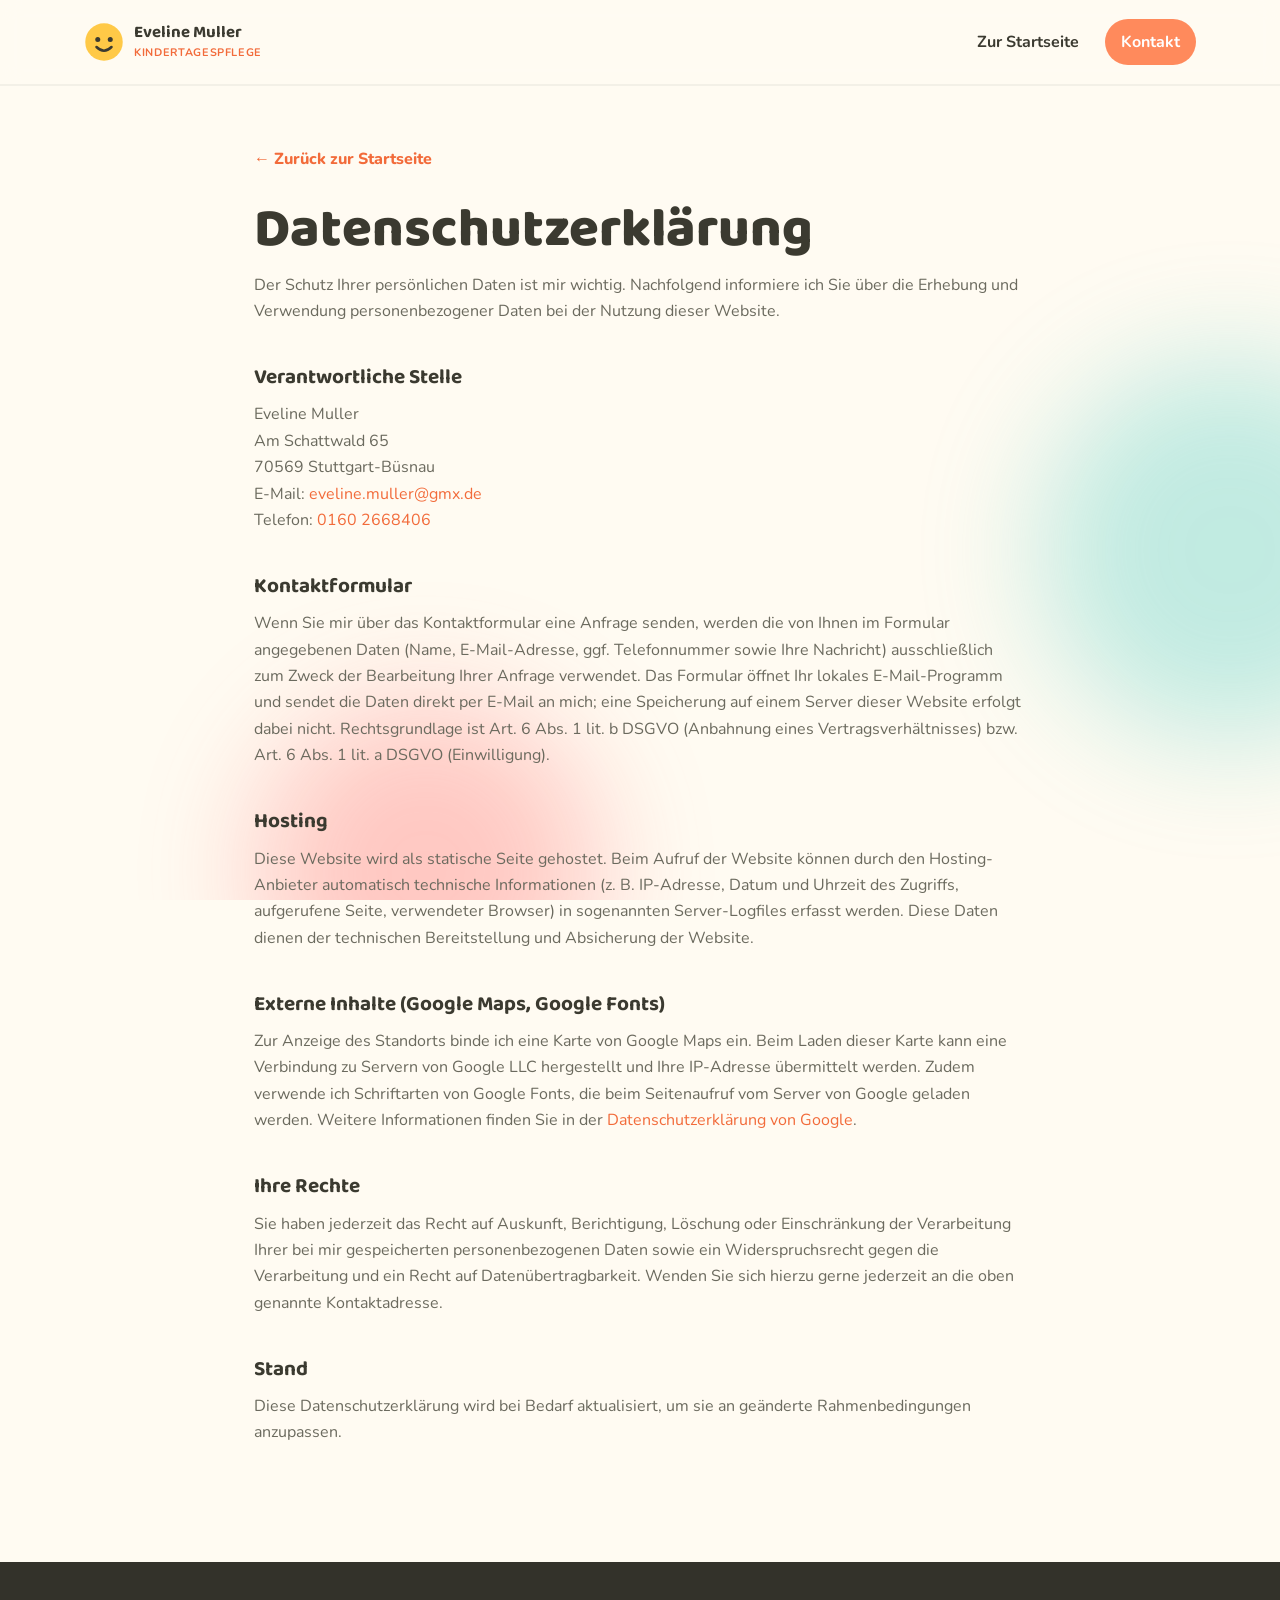
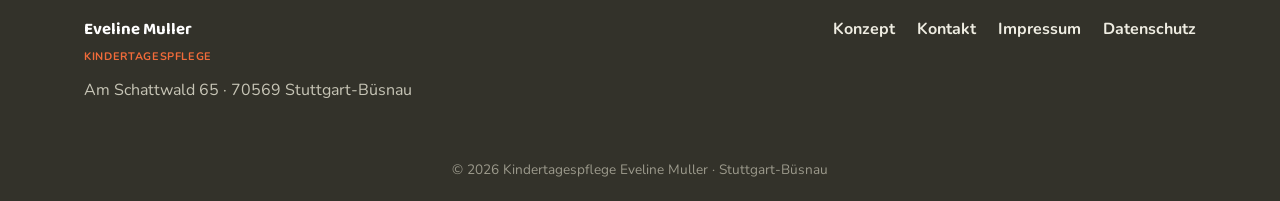
==== datenschutz.html @ e1bce820 "Build modern Kindertagespflege website for Eveline Muller Replace the unused HTML5UP template stub w" ====
<!DOCTYPE html>
<html lang="de">
<head>
<meta charset="UTF-8" />
<meta name="viewport" content="width=device-width, initial-scale=1" />
<title>Datenschutzerklärung | Kindertagespflege Eveline Muller</title>
<meta name="robots" content="noindex" />
<link rel="icon" href="img/favicon.svg" type="image/svg+xml" />
<link rel="preconnect" href="https://fonts.googleapis.com">
<link rel="preconnect" href="https://fonts.gstatic.com" crossorigin>
<link href="https://fonts.googleapis.com/css2?family=Baloo+2:wght@500;600;700;800&family=Nunito:ital,wght@0,400;0,600;0,700;0,800;1,400&display=swap" rel="stylesheet">
<link rel="stylesheet" href="css/style.css" />
</head>
<body>

<div class="bg-decor" aria-hidden="true">
	<span class="blob blob-2"></span>
	<span class="blob blob-3"></span>
</div>

<header class="site-header">
	<div class="container header-inner">
		<a href="index.html" class="logo">
			<span class="logo-icon" aria-hidden="true">
				<svg viewBox="0 0 64 64" width="40" height="40">
					<circle cx="32" cy="32" r="30" fill="#FFC947"/>
					<circle cx="22" cy="28" r="4" fill="#3B3A30"/>
					<circle cx="42" cy="28" r="4" fill="#3B3A30"/>
					<path d="M20 40 Q32 52 44 40" stroke="#3B3A30" stroke-width="4" fill="none" stroke-linecap="round"/>
				</svg>
			</span>
			<span class="logo-text">Eveline Muller<br><small>Kindertagespflege</small></span>
		</a>
		<nav class="main-nav">
			<ul>
				<li><a href="index.html" class="nav-link">Zur Startseite</a></li>
				<li><a href="index.html#kontakt" class="nav-link nav-cta">Kontakt</a></li>
			</ul>
		</nav>
	</div>
</header>

<main class="legal-page">
	<div class="container">
		<a href="index.html" class="legal-back">← Zurück zur Startseite</a>
		<h1>Datenschutzerklärung</h1>
		<p>Der Schutz Ihrer persönlichen Daten ist mir wichtig. Nachfolgend informiere ich Sie über die
		Erhebung und Verwendung personenbezogener Daten bei der Nutzung dieser Website.</p>

		<h2>Verantwortliche Stelle</h2>
		<p>
			Eveline Muller<br>
			Am Schattwald 65<br>
			70569 Stuttgart-Büsnau<br>
			E-Mail: <a href="mailto:eveline.muller@gmx.de">eveline.muller@gmx.de</a><br>
			Telefon: <a href="tel:+491602668406">0160 2668406</a>
		</p>

		<h2>Kontaktformular</h2>
		<p>Wenn Sie mir über das Kontaktformular eine Anfrage senden, werden die von Ihnen im Formular
		angegebenen Daten (Name, E-Mail-Adresse, ggf. Telefonnummer sowie Ihre Nachricht) ausschließlich
		zum Zweck der Bearbeitung Ihrer Anfrage verwendet. Das Formular öffnet Ihr lokales
		E-Mail-Programm und sendet die Daten direkt per E-Mail an mich; eine Speicherung auf einem
		Server dieser Website erfolgt dabei nicht. Rechtsgrundlage ist Art. 6 Abs. 1 lit. b DSGVO
		(Anbahnung eines Vertragsverhältnisses) bzw. Art. 6 Abs. 1 lit. a DSGVO (Einwilligung).</p>

		<h2>Hosting</h2>
		<p>Diese Website wird als statische Seite gehostet. Beim Aufruf der Website können durch den
		Hosting-Anbieter automatisch technische Informationen (z. B. IP-Adresse, Datum und Uhrzeit des
		Zugriffs, aufgerufene Seite, verwendeter Browser) in sogenannten Server-Logfiles erfasst werden.
		Diese Daten dienen der technischen Bereitstellung und Absicherung der Website.</p>

		<h2>Externe Inhalte (Google Maps, Google Fonts)</h2>
		<p>Zur Anzeige des Standorts binde ich eine Karte von Google Maps ein. Beim Laden dieser Karte
		kann eine Verbindung zu Servern von Google LLC hergestellt und Ihre IP-Adresse übermittelt
		werden. Zudem verwende ich Schriftarten von Google Fonts, die beim Seitenaufruf vom Server von
		Google geladen werden. Weitere Informationen finden Sie in der
		<a href="https://policies.google.com/privacy" target="_blank" rel="noopener">Datenschutzerklärung von Google</a>.</p>

		<h2>Ihre Rechte</h2>
		<p>Sie haben jederzeit das Recht auf Auskunft, Berichtigung, Löschung oder Einschränkung der
		Verarbeitung Ihrer bei mir gespeicherten personenbezogenen Daten sowie ein Widerspruchsrecht
		gegen die Verarbeitung und ein Recht auf Datenübertragbarkeit. Wenden Sie sich hierzu gerne
		jederzeit an die oben genannte Kontaktadresse.</p>

		<h2>Stand</h2>
		<p>Diese Datenschutzerklärung wird bei Bedarf aktualisiert, um sie an geänderte
		Rahmenbedingungen anzupassen.</p>
	</div>
</main>

<footer class="site-footer">
	<div class="container footer-inner">
		<div class="footer-brand">
			<span class="logo-text">Eveline Muller<br><small>Kindertagespflege</small></span>
			<p>Am Schattwald 65 · 70569 Stuttgart-Büsnau</p>
		</div>
		<nav class="footer-nav" aria-label="Footer Navigation">
			<a href="index.html#konzept">Konzept</a>
			<a href="index.html#kontakt">Kontakt</a>
			<a href="impressum.html">Impressum</a>
			<a href="datenschutz.html">Datenschutz</a>
		</nav>
	</div>
	<p class="copyright">&copy; <span id="year"></span> Kindertagespflege Eveline Muller · Stuttgart-Büsnau</p>
</footer>

<script src="js/script.js"></script>
</body>
</html>
---- css/style.css ----
/* ============================================================
   Kindertagespflege Eveline Muller — Stylesheet
   ============================================================ */

:root{
	--color-bg:            #FFFBF2;
	--color-bg-alt:        #FFF3E2;
	--color-surface:       #FFFFFF;
	--color-text:          #3B3A30;
	--color-text-soft:     #6b6a5e;

	--color-coral:         #FF8A5C;
	--color-coral-dark:    #F26B3A;
	--color-yellow:        #FFC947;
	--color-mint:          #4ECDC4;
	--color-mint-dark:     #33ABA2;
	--color-sky:           #6FB3E0;
	--color-pink:          #FF6B6B;

	--radius-sm: 12px;
	--radius-md: 20px;
	--radius-lg: 32px;
	--radius-pill: 999px;

	--shadow-sm: 0 4px 14px rgba(59, 58, 48, 0.08);
	--shadow-md: 0 12px 30px rgba(59, 58, 48, 0.12);

	--font-head: 'Baloo 2', 'Nunito', sans-serif;
	--font-body: 'Nunito', sans-serif;

	--header-h: 84px;
}

*, *::before, *::after{ box-sizing: border-box; }

html{ scroll-behavior: smooth; }

body{
	margin:0;
	font-family: var(--font-body);
	background: var(--color-bg);
	color: var(--color-text);
	line-height: 1.65;
	-webkit-font-smoothing: antialiased;
	overflow-x: hidden;
}

h1,h2,h3,h4{
	font-family: var(--font-head);
	font-weight: 700;
	line-height: 1.2;
	margin: 0 0 .5em;
	color: var(--color-text);
}
h1{ font-size: clamp(2.1rem, 4.5vw, 3.4rem); font-weight: 800; }
h2{ font-size: clamp(1.7rem, 3vw, 2.4rem); }
h3{ font-size: 1.25rem; }
p{ margin: 0 0 1em; color: var(--color-text-soft); }
a{ color: var(--color-coral-dark); text-decoration: none; }
strong{ color: var(--color-text); }

.container{
	max-width: 1160px;
	margin: 0 auto;
	padding: 0 24px;
}

.skip-link{
	position:absolute; left:-999px; top:0; background:#fff; padding:12px 18px;
	border-radius: 0 0 10px 0; z-index: 999;
}
.skip-link:focus{ left:0; }

/* ---------- Decorative background blobs ---------- */
.bg-decor{ position:fixed; inset:0; z-index:-1; overflow:hidden; pointer-events:none; }
.blob{ position:absolute; border-radius:50%; filter: blur(60px); opacity:.35; }
.blob-1{ width:420px; height:420px; background:var(--color-yellow); top:-120px; left:-100px; }
.blob-2{ width:380px; height:380px; background:var(--color-mint); top:40vh; right:-140px; }
.blob-3{ width:340px; height:340px; background:var(--color-pink); bottom:-140px; left:20vw; }

/* ---------- Header ---------- */
.site-header{
	position: sticky; top:0; z-index: 100;
	background: rgba(255,251,242,0.85);
	backdrop-filter: blur(10px);
	border-bottom: 2px solid rgba(59,58,48,0.06);
	transition: box-shadow .25s ease;
}
.site-header.scrolled{ box-shadow: var(--shadow-sm); }

.header-inner{
	display:flex; align-items:center; justify-content:space-between;
	height: var(--header-h);
}
.logo{ display:flex; align-items:center; gap:10px; }
.logo-icon{ display:inline-flex; flex:none; }
.logo-text{
	font-family: var(--font-head); font-weight: 700; font-size: 1.05rem; color: var(--color-text);
	line-height: 1.15;
}
.logo-text small{ font-family: var(--font-body); font-weight: 700; font-size: .68rem; letter-spacing: .06em; text-transform: uppercase; color: var(--color-coral-dark); }

.main-nav ul{
	list-style:none; display:flex; align-items:center; gap: 4px; margin:0; padding:0;
}
.nav-link{
	display:inline-block; padding: 10px 16px; border-radius: var(--radius-pill);
	font-weight: 700; color: var(--color-text); transition: background .2s, color .2s;
	white-space: nowrap;
}
.nav-link:hover{ background: var(--color-bg-alt); color: var(--color-coral-dark); }
.nav-cta{
	background: var(--color-coral); color:#fff !important; margin-left: 6px;
}
.nav-cta:hover{ background: var(--color-coral-dark); }

.nav-toggle{
	display:none; flex-direction:column; justify-content:center; gap:5px;
	width:42px; height:42px; border:none; background:transparent; cursor:pointer; border-radius: 10px;
}
.nav-toggle span{ display:block; width: 22px; height: 3px; background: var(--color-text); border-radius: 2px; margin:0 auto; transition: transform .25s, opacity .25s; }
.nav-toggle.open span:nth-child(1){ transform: translateY(8px) rotate(45deg); }
.nav-toggle.open span:nth-child(2){ opacity:0; }
.nav-toggle.open span:nth-child(3){ transform: translateY(-8px) rotate(-45deg); }

/* ---------- Buttons ---------- */
.btn{
	display:inline-flex; align-items:center; justify-content:center; gap:8px;
	padding: 14px 28px; border-radius: var(--radius-pill); font-weight: 800; font-family: var(--font-head);
	font-size: 1rem; border: 2px solid transparent; cursor:pointer; transition: transform .18s ease, box-shadow .18s ease, background .18s ease;
}
.btn:active{ transform: translateY(1px) scale(.98); }
.btn-primary{ background: var(--color-coral); color:#fff; box-shadow: var(--shadow-sm); }
.btn-primary:hover{ background: var(--color-coral-dark); box-shadow: var(--shadow-md); transform: translateY(-2px); }
.btn-ghost{ background: transparent; border-color: var(--color-text); color: var(--color-text); }
.btn-ghost:hover{ background: var(--color-text); color:#fff; }
.btn-block{ width:100%; }

/* ---------- Hero ---------- */
.hero{ position: relative; padding-top: 70px; overflow:hidden; }
.hero-inner{
	display:grid; grid-template-columns: 1.1fr .9fr; gap: 48px; align-items:center;
	padding-bottom: 90px;
}
.eyebrow{
	display:inline-block; background: var(--color-bg-alt); color: var(--color-coral-dark);
	font-weight: 800; padding: 8px 16px; border-radius: var(--radius-pill); font-size:.85rem; margin-bottom: 18px;
}
.lead{ font-size: 1.1rem; max-width: 46ch; }
.hero-actions{ display:flex; flex-wrap:wrap; gap: 14px; margin: 22px 0; }
.hero-badges{
	list-style:none; display:flex; flex-wrap:wrap; gap: 10px; padding:0; margin: 18px 0 0;
}
.hero-badges li{
	background: var(--color-surface); border-radius: var(--radius-pill); padding: 8px 14px;
	font-weight: 700; font-size: .85rem; box-shadow: var(--shadow-sm);
}
.hero-illustration{ width:100%; height:auto; filter: drop-shadow(var(--shadow-md)); }
.hero-wave{ display:block; width:100%; height: 70px; margin-top: -4px; }

/* ---------- USP strip ---------- */
.usp-strip{ background: var(--color-bg); padding: 10px 0 70px; }
.usp-grid{
	display:grid; grid-template-columns: repeat(4, 1fr); gap: 22px;
}
.usp-card{
	background: var(--color-surface); border-radius: var(--radius-lg); padding: 28px 22px;
	box-shadow: var(--shadow-sm); text-align:center; transition: transform .2s ease, box-shadow .2s ease;
}
.usp-card:hover{ transform: translateY(-6px); box-shadow: var(--shadow-md); }
.usp-icon{ font-size: 2.1rem; display:block; margin-bottom: 12px; }
.usp-card h3{ margin-bottom: 8px; font-size: 1.1rem; }
.usp-card p{ font-size: .92rem; margin:0; }

/* ---------- Sections ---------- */
.section{ padding: 90px 0; }
.section-alt{ background: var(--color-bg-alt); }
.section-tag{
	display:inline-block; font-weight: 800; color: var(--color-mint-dark); text-transform: uppercase;
	letter-spacing: .08em; font-size: .8rem; margin-bottom: 10px;
}
.section-head{ max-width: 640px; margin: 0 auto 46px; text-align:center; }
.section-head p{ margin: 0 auto; }

.split{ display:grid; grid-template-columns: 1fr 1fr; gap: 56px; align-items:center; }
.split-reverse .split-text{ order:2; }
.split-reverse .split-media{ order:1; }
.round-illustration{ width:100%; max-width: 380px; margin:0 auto; display:block; }

.fact-list{ list-style:none; padding:0; margin: 22px 0 0; display:grid; gap:12px; }
.fact-list li{ display:flex; align-items:center; gap:12px; font-weight:700; color: var(--color-text); }
.fact-list span{ font-size: 1.3rem; }

.map-frame{
	border-radius: var(--radius-lg); overflow:hidden; box-shadow: var(--shadow-md);
	border: 6px solid var(--color-surface);
}
.map-frame iframe{ width:100%; height: 340px; border:0; display:block; }

/* Konzept cards */
.konzept-grid{ display:grid; grid-template-columns: repeat(4, 1fr); gap: 22px; }
.konzept-card{
	background: var(--color-surface); border-radius: var(--radius-lg); padding: 30px 24px;
	box-shadow: var(--shadow-sm); transition: transform .2s ease;
}
.konzept-card:hover{ transform: translateY(-6px); }
.konzept-icon{ font-size: 2rem; display:block; margin-bottom: 14px; }
.konzept-card p{ font-size: .93rem; margin:0; }

/* Plätze */
.plaetze-card{
	background: var(--color-surface); border-radius: var(--radius-lg); box-shadow: var(--shadow-md);
	display:grid; grid-template-columns: 220px 1fr; gap: 40px; align-items:center; padding: 44px;
}
.plaetze-status{ text-align:center; }
.status-ring{
	--pct: 100;
	width: 160px; height: 160px; border-radius:50%; margin: 0 auto 12px;
	display:flex; align-items:center; justify-content:center;
	background: conic-gradient(var(--color-coral) calc(var(--pct) * 1%), var(--color-bg-alt) 0);
	position: relative;
}
.status-ring::before{
	content:""; position:absolute; inset:12px; border-radius:50%; background: var(--color-surface);
}
.status-ring span{ position:relative; font-family: var(--font-head); font-size: 1.6rem; font-weight:800; }
.status-label{ font-weight:800; color: var(--color-coral-dark); margin:0; }
.plaetze-info p{ margin-bottom: 14px; }

/* Öffnungszeiten */
.hours-table{
	width:100%; border-collapse: collapse; background: var(--color-surface); border-radius: var(--radius-lg);
	overflow:hidden; box-shadow: var(--shadow-md);
}
.hours-table th, .hours-table td{ padding: 16px 22px; text-align:left; border-bottom: 1px solid var(--color-bg-alt); }
.hours-table th{ font-family: var(--font-head); font-weight:700; }
.hours-table tr:last-child th, .hours-table tr:last-child td{ border-bottom:none; }
.hours-table tr.closed td, .hours-table tr.closed th{ color: #b3b1a1; }

/* ---------- Contact ---------- */
.contact-grid{ display:grid; grid-template-columns: .8fr 1.2fr; gap: 36px; align-items:start; }
.contact-info{ display:grid; gap: 16px; }
.info-card{
	display:flex; align-items:center; gap: 16px; background: var(--color-surface);
	border-radius: var(--radius-md); padding: 18px 20px; box-shadow: var(--shadow-sm);
	color: var(--color-text); transition: transform .18s ease;
}
a.info-card:hover{ transform: translateX(4px); }
.info-card strong{ display:block; font-family: var(--font-head); }
.info-card span{ font-size:.92rem; color: var(--color-text-soft); }

.contact-form{
	background: var(--color-surface); border-radius: var(--radius-lg); padding: 34px; box-shadow: var(--shadow-md);
}
.form-row{ display:grid; grid-template-columns: 1fr 1fr; gap: 18px; }
.field{ margin-bottom: 18px; display:flex; flex-direction:column; gap:6px; }
.field label{ font-weight: 700; font-size: .92rem; }
.field input, .field select, .field textarea{
	font-family: var(--font-body); font-size: 1rem; padding: 12px 14px; border-radius: var(--radius-sm);
	border: 2px solid var(--color-bg-alt); background: var(--color-bg); color: var(--color-text);
	transition: border-color .18s ease;
}
.field input:focus, .field select:focus, .field textarea:focus{
	outline:none; border-color: var(--color-mint);
}
.field.invalid input, .field.invalid select, .field.invalid textarea{ border-color: var(--color-pink); }
.field-error{ color: var(--color-pink); font-size: .82rem; min-height: 1em; font-weight:700; }
.field-checkbox{ flex-direction:row; align-items:flex-start; gap:10px; }
.field-checkbox input{ margin-top: 4px; width:18px; height:18px; accent-color: var(--color-coral); flex:none; }
.field-checkbox label{ font-weight: 500; font-size:.88rem; color: var(--color-text-soft); }
.form-note{ min-height: 1.4em; font-weight:700; color: var(--color-mint-dark); margin: 12px 0 0; }
.form-note.error{ color: var(--color-pink); }

/* ---------- Footer ---------- */
.site-footer{ background: #33322A; color: #EFEDE2; padding: 54px 0 20px; }
.footer-inner{ display:flex; flex-wrap:wrap; gap: 30px; justify-content:space-between; align-items:flex-start; }
.footer-brand .logo-text{ color:#fff; }
.footer-brand p{ color: #c7c5b6; margin-top:8px; }
.footer-nav{ display:flex; flex-wrap:wrap; gap: 10px 22px; }
.footer-nav a{ color:#EFEDE2; font-weight:700; }
.footer-nav a:hover{ color: var(--color-yellow); }
.copyright{ text-align:center; color:#9c9a8c; font-size:.85rem; margin: 40px 0 0; }

/* ---------- Back to top ---------- */
.back-to-top{
	position: fixed; bottom: 26px; right: 26px; width: 48px; height:48px; border-radius:50%;
	background: var(--color-coral); color:#fff; display:flex; align-items:center; justify-content:center;
	font-size:1.3rem; box-shadow: var(--shadow-md); opacity:0; pointer-events:none; transform: translateY(10px);
	transition: opacity .25s ease, transform .25s ease;
	z-index: 90;
}
.back-to-top.visible{ opacity:1; pointer-events:auto; transform: translateY(0); }

/* Content has no scroll-triggered hide/reveal — it is always visible.
   (A JS/IntersectionObserver-driven fade-in was tried and dropped: any
   viewer that doesn't perform a real incremental scroll — headless
   rendering, some accessibility tools, print — could leave sections
   permanently hidden. Not worth the risk on a business site.) */

/* ---------- Legal pages ---------- */
.legal-page{ padding: 60px 0 100px; }
.legal-page .container{ max-width: 820px; }
.legal-page h1{ margin-bottom: 8px; }
.legal-page h2{ font-size: 1.3rem; margin-top: 2em; }
.legal-page p, .legal-page li{ color: var(--color-text-soft); }
.legal-back{ display:inline-block; margin-bottom: 26px; font-weight:800; }

/* =====================================================
   Responsive
   ===================================================== */
@media (max-width: 980px){
	.usp-grid, .konzept-grid{ grid-template-columns: repeat(2, 1fr); }
	.split, .contact-grid{ grid-template-columns: 1fr; }
	.split-reverse .split-text{ order:1; }
	.split-reverse .split-media{ order:2; }
	.hero-inner{ grid-template-columns: 1fr; text-align:center; }
	.hero-actions, .hero-badges{ justify-content:center; }
	.lead{ margin-left:auto; margin-right:auto; }
	.plaetze-card{ grid-template-columns: 1fr; text-align:center; }
}

@media (max-width: 760px){
	.main-nav{
		position: absolute; top: var(--header-h); left:0; right:0; background: var(--color-surface);
		box-shadow: var(--shadow-md); max-height:0; overflow:hidden; transition: max-height .3s ease;
		border-radius: 0 0 var(--radius-md) var(--radius-md);
	}
	.main-nav.open{ max-height: 480px; }
	.main-nav ul{ flex-direction:column; align-items:stretch; padding: 10px 18px 20px; gap: 4px; }
	.nav-link{ display:block; text-align:center; }
	.nav-cta{ margin-left:0; margin-top:6px; }
	.nav-toggle{ display:flex; }
	.usp-grid, .konzept-grid{ grid-template-columns: 1fr; }
	.form-row{ grid-template-columns: 1fr; }
	.section{ padding: 64px 0; }
}
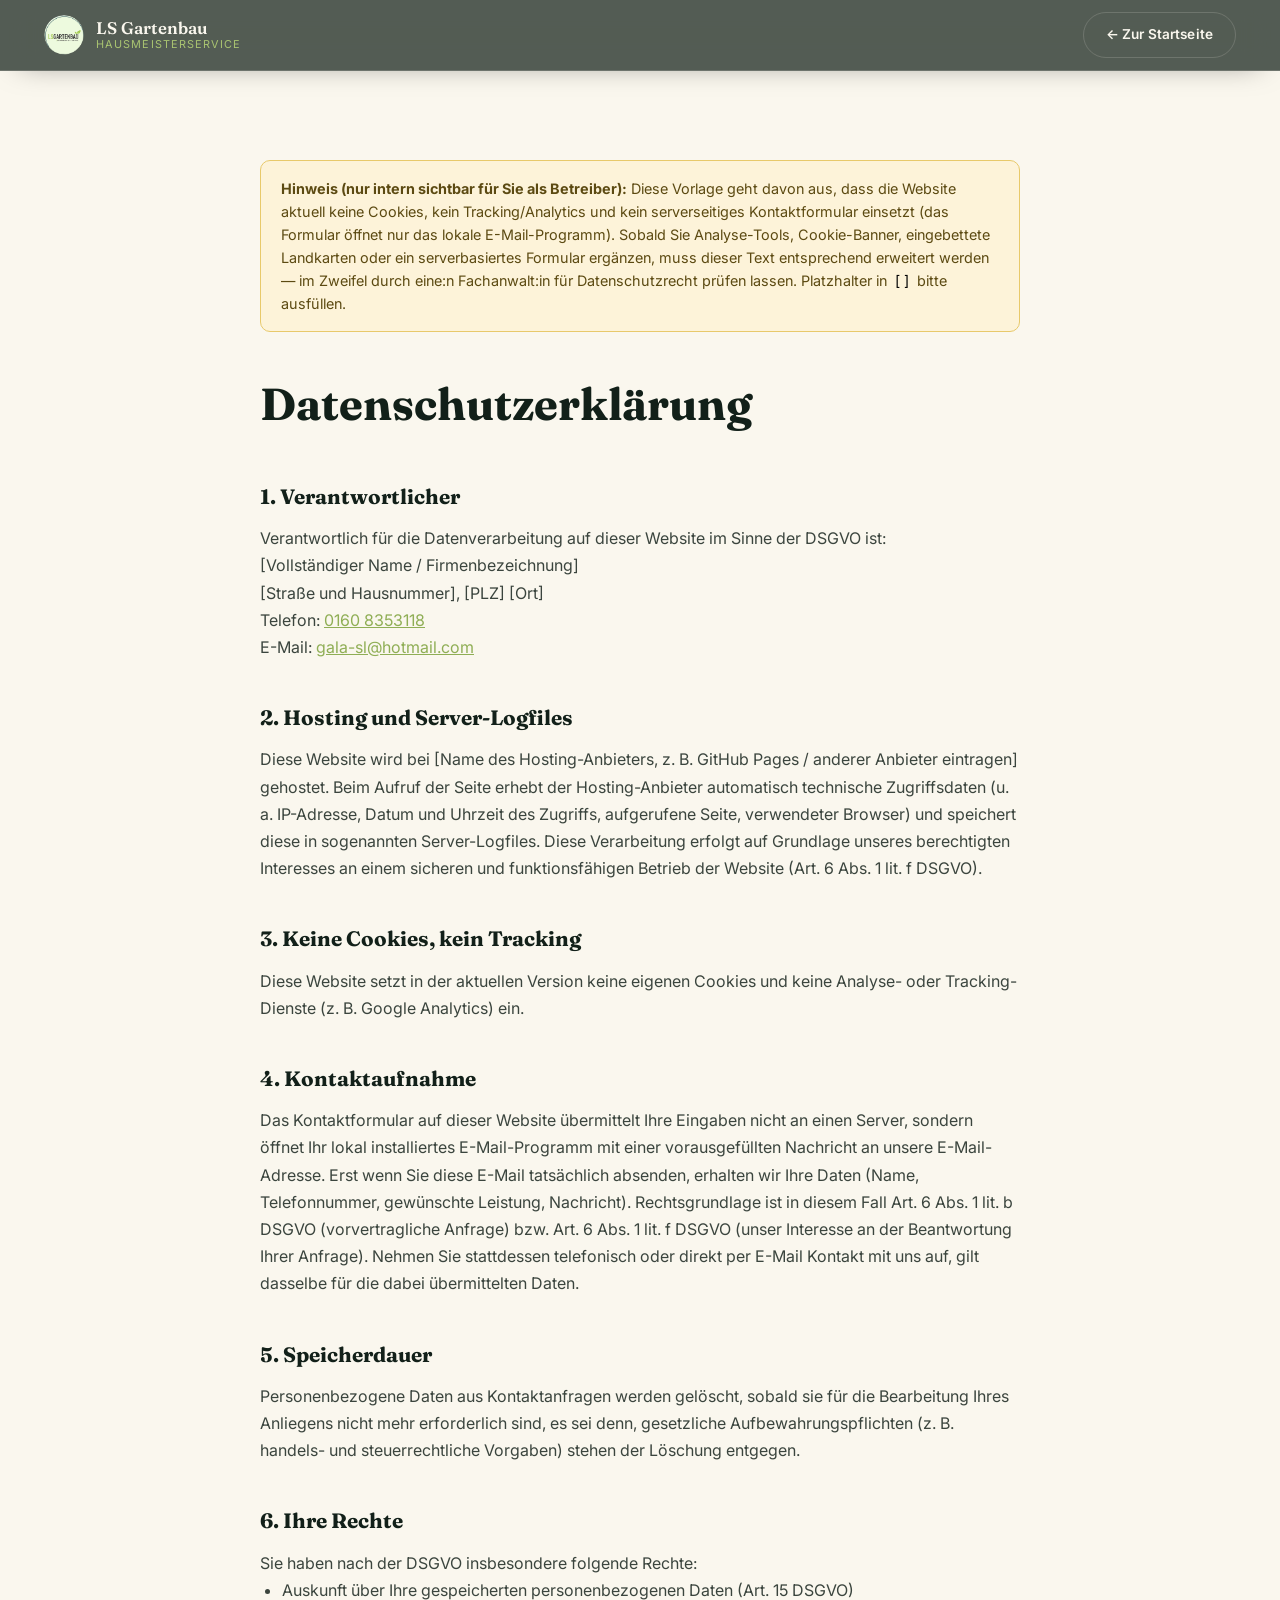
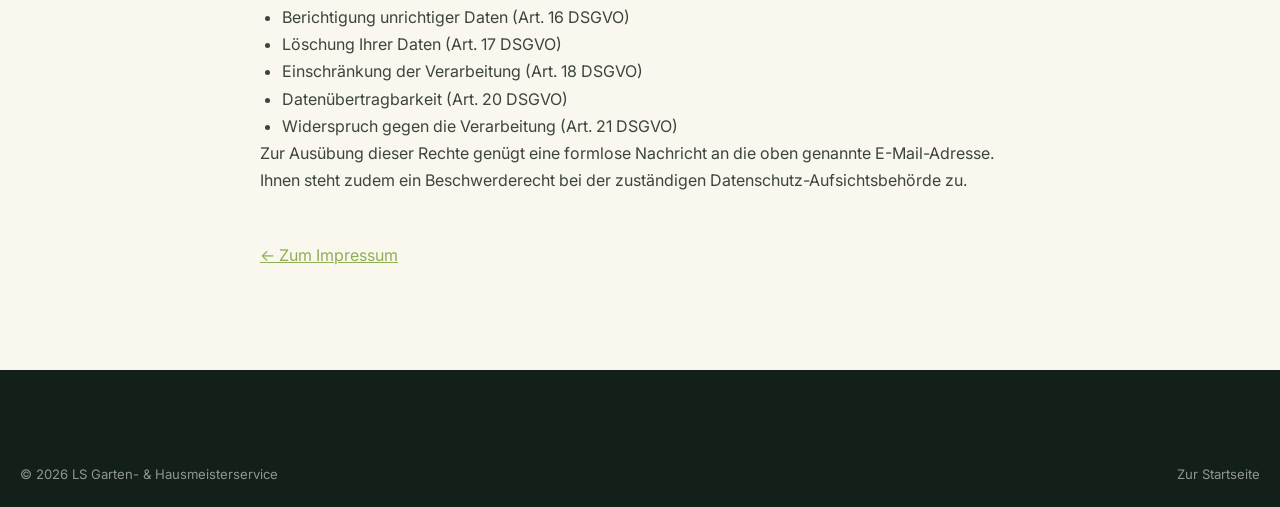
==== commit b8d62922: "Rebuild site as premium one-pager for LS Gartenbau & Hausmeisterservice Replaces the old HTML5UP tem" ====
--- a/datenschutz.html
+++ b/datenschutz.html
@@ -3,108 +3,115 @@
 <head>
 <meta charset="UTF-8" />
 <meta name="viewport" content="width=device-width, initial-scale=1" />
-<title>Datenschutzerklärung | Kindertagespflege Eveline Muller</title>
+<title>Datenschutzerklärung — LS Gartenbau &amp; Hausmeisterservice</title>
 <meta name="robots" content="noindex" />
-<link rel="icon" href="img/favicon.svg" type="image/svg+xml" />
-<link rel="preconnect" href="https://fonts.googleapis.com">
-<link rel="preconnect" href="https://fonts.gstatic.com" crossorigin>
-<link href="https://fonts.googleapis.com/css2?family=Baloo+2:wght@500;600;700;800&family=Nunito:ital,wght@0,400;0,600;0,700;0,800;1,400&display=swap" rel="stylesheet">
-<link rel="stylesheet" href="css/style.css" />
+<link rel="preconnect" href="https://fonts.googleapis.com" />
+<link rel="preconnect" href="https://fonts.gstatic.com" crossorigin />
+<link href="https://fonts.googleapis.com/css2?family=Fraunces:ital,opsz,wght@0,9..144,400;0,9..144,500;0,9..144,600&family=Inter:wght@400;500;600;700&display=swap" rel="stylesheet" />
+<link rel="stylesheet" href="assets/css/style.css" />
+<style>
+  .legal{ padding:160px 0 100px; max-width:760px; margin-inline:auto; }
+  .legal h1{ font-family:var(--font-display); font-size:clamp(2rem,4vw,2.8rem); color:var(--forest-900); margin-bottom:8px; }
+  .legal h2{ font-family:var(--font-display); font-size:1.3rem; color:var(--forest-900); margin:40px 0 12px; }
+  .legal p, .legal li{ color:var(--ink-700); line-height:1.7; }
+  .legal ul{ list-style:disc; padding-left:22px; display:block; }
+  .legal a{ color:var(--sage-500); text-decoration:underline; }
+  .todo-banner{
+    background:#fdf3d9; border:1px solid #e8c96b; color:#5c4a12; border-radius:var(--radius-sm);
+    padding:16px 20px; font-size:.9rem; margin-bottom:36px;
+  }
+  mark{ background:#fdf3d9; padding:0 4px; border-radius:4px; }
+</style>
 </head>
 <body>
 
-<div class="bg-decor" aria-hidden="true">
-	<span class="blob blob-2"></span>
-	<span class="blob blob-3"></span>
-</div>
-
-<header class="site-header">
-	<div class="container header-inner">
-		<a href="index.html" class="logo">
-			<span class="logo-icon" aria-hidden="true">
-				<svg viewBox="0 0 64 64" width="40" height="40">
-					<circle cx="32" cy="32" r="30" fill="#FFC947"/>
-					<circle cx="22" cy="28" r="4" fill="#3B3A30"/>
-					<circle cx="42" cy="28" r="4" fill="#3B3A30"/>
-					<path d="M20 40 Q32 52 44 40" stroke="#3B3A30" stroke-width="4" fill="none" stroke-linecap="round"/>
-				</svg>
-			</span>
-			<span class="logo-text">Eveline Muller<br><small>Kindertagespflege</small></span>
-		</a>
-		<nav class="main-nav">
-			<ul>
-				<li><a href="index.html" class="nav-link">Zur Startseite</a></li>
-				<li><a href="index.html#kontakt" class="nav-link nav-cta">Kontakt</a></li>
-			</ul>
-		</nav>
-	</div>
+<header class="site-header is-scrolled">
+  <div class="container site-header__inner">
+    <a href="index.html" class="brand">
+      <img src="assets/img/logo-badge.png" alt="LS Gartenbau &amp; Hausmeisterservice" width="40" height="40" class="brand__mark" />
+      <span class="brand__text"><strong>LS Gartenbau</strong><em>Hausmeisterservice</em></span>
+    </a>
+    <a href="index.html" class="btn btn--outline btn--small">← Zur Startseite</a>
+  </div>
 </header>
 
-<main class="legal-page">
-	<div class="container">
-		<a href="index.html" class="legal-back">← Zurück zur Startseite</a>
-		<h1>Datenschutzerklärung</h1>
-		<p>Der Schutz Ihrer persönlichen Daten ist mir wichtig. Nachfolgend informiere ich Sie über die
-		Erhebung und Verwendung personenbezogener Daten bei der Nutzung dieser Website.</p>
+<main class="container legal">
+  <div class="todo-banner">
+    <strong>Hinweis (nur intern sichtbar für Sie als Betreiber):</strong> Diese Vorlage geht davon aus, dass die
+    Website aktuell keine Cookies, kein Tracking/Analytics und kein serverseitiges Kontaktformular einsetzt
+    (das Formular öffnet nur das lokale E-Mail-Programm). Sobald Sie Analyse-Tools, Cookie-Banner, eingebettete
+    Landkarten oder ein serverbasiertes Formular ergänzen, muss dieser Text entsprechend erweitert werden — im
+    Zweifel durch eine:n Fachanwalt:in für Datenschutzrecht prüfen lassen. Platzhalter in <mark>[ ]</mark> bitte ausfüllen.
+  </div>
 
-		<h2>Verantwortliche Stelle</h2>
-		<p>
-			Eveline Muller<br>
-			Am Schattwald 65<br>
-			70569 Stuttgart-Büsnau<br>
-			E-Mail: <a href="mailto:eveline.muller@gmx.de">eveline.muller@gmx.de</a><br>
-			Telefon: <a href="tel:+491602668406">0160 2668406</a>
-		</p>
+  <h1>Datenschutzerklärung</h1>
 
-		<h2>Kontaktformular</h2>
-		<p>Wenn Sie mir über das Kontaktformular eine Anfrage senden, werden die von Ihnen im Formular
-		angegebenen Daten (Name, E-Mail-Adresse, ggf. Telefonnummer sowie Ihre Nachricht) ausschließlich
-		zum Zweck der Bearbeitung Ihrer Anfrage verwendet. Das Formular öffnet Ihr lokales
-		E-Mail-Programm und sendet die Daten direkt per E-Mail an mich; eine Speicherung auf einem
-		Server dieser Website erfolgt dabei nicht. Rechtsgrundlage ist Art. 6 Abs. 1 lit. b DSGVO
-		(Anbahnung eines Vertragsverhältnisses) bzw. Art. 6 Abs. 1 lit. a DSGVO (Einwilligung).</p>
+  <h2>1. Verantwortlicher</h2>
+  <p>
+    Verantwortlich für die Datenverarbeitung auf dieser Website im Sinne der DSGVO ist:<br />
+    [Vollständiger Name / Firmenbezeichnung]<br />
+    [Straße und Hausnummer], [PLZ] [Ort]<br />
+    Telefon: <a href="tel:+4916083531180">0160 8353118</a><br />
+    E-Mail: <a href="mailto:gala-sl@hotmail.com">gala-sl@hotmail.com</a>
+  </p>
 
-		<h2>Hosting</h2>
-		<p>Diese Website wird als statische Seite gehostet. Beim Aufruf der Website können durch den
-		Hosting-Anbieter automatisch technische Informationen (z. B. IP-Adresse, Datum und Uhrzeit des
-		Zugriffs, aufgerufene Seite, verwendeter Browser) in sogenannten Server-Logfiles erfasst werden.
-		Diese Daten dienen der technischen Bereitstellung und Absicherung der Website.</p>
+  <h2>2. Hosting und Server-Logfiles</h2>
+  <p>
+    Diese Website wird bei [Name des Hosting-Anbieters, z. B. GitHub Pages / anderer Anbieter eintragen] gehostet.
+    Beim Aufruf der Seite erhebt der Hosting-Anbieter automatisch technische Zugriffsdaten (u. a. IP-Adresse,
+    Datum und Uhrzeit des Zugriffs, aufgerufene Seite, verwendeter Browser) und speichert diese in sogenannten
+    Server-Logfiles. Diese Verarbeitung erfolgt auf Grundlage unseres berechtigten Interesses an einem sicheren
+    und funktionsfähigen Betrieb der Website (Art. 6 Abs. 1 lit. f DSGVO).
+  </p>
 
-		<h2>Externe Inhalte (Google Maps, Google Fonts)</h2>
-		<p>Zur Anzeige des Standorts binde ich eine Karte von Google Maps ein. Beim Laden dieser Karte
-		kann eine Verbindung zu Servern von Google LLC hergestellt und Ihre IP-Adresse übermittelt
-		werden. Zudem verwende ich Schriftarten von Google Fonts, die beim Seitenaufruf vom Server von
-		Google geladen werden. Weitere Informationen finden Sie in der
-		<a href="https://policies.google.com/privacy" target="_blank" rel="noopener">Datenschutzerklärung von Google</a>.</p>
+  <h2>3. Keine Cookies, kein Tracking</h2>
+  <p>
+    Diese Website setzt in der aktuellen Version keine eigenen Cookies und keine Analyse- oder Tracking-Dienste
+    (z. B. Google Analytics) ein.
+  </p>
 
-		<h2>Ihre Rechte</h2>
-		<p>Sie haben jederzeit das Recht auf Auskunft, Berichtigung, Löschung oder Einschränkung der
-		Verarbeitung Ihrer bei mir gespeicherten personenbezogenen Daten sowie ein Widerspruchsrecht
-		gegen die Verarbeitung und ein Recht auf Datenübertragbarkeit. Wenden Sie sich hierzu gerne
-		jederzeit an die oben genannte Kontaktadresse.</p>
+  <h2>4. Kontaktaufnahme</h2>
+  <p>
+    Das Kontaktformular auf dieser Website übermittelt Ihre Eingaben nicht an einen Server, sondern öffnet Ihr
+    lokal installiertes E-Mail-Programm mit einer vorausgefüllten Nachricht an unsere E-Mail-Adresse. Erst wenn
+    Sie diese E-Mail tatsächlich absenden, erhalten wir Ihre Daten (Name, Telefonnummer, gewünschte Leistung,
+    Nachricht). Rechtsgrundlage ist in diesem Fall Art. 6 Abs. 1 lit. b DSGVO (vorvertragliche Anfrage) bzw.
+    Art. 6 Abs. 1 lit. f DSGVO (unser Interesse an der Beantwortung Ihrer Anfrage). Nehmen Sie stattdessen
+    telefonisch oder direkt per E-Mail Kontakt mit uns auf, gilt dasselbe für die dabei übermittelten Daten.
+  </p>
 
-		<h2>Stand</h2>
-		<p>Diese Datenschutzerklärung wird bei Bedarf aktualisiert, um sie an geänderte
-		Rahmenbedingungen anzupassen.</p>
-	</div>
+  <h2>5. Speicherdauer</h2>
+  <p>
+    Personenbezogene Daten aus Kontaktanfragen werden gelöscht, sobald sie für die Bearbeitung Ihres Anliegens
+    nicht mehr erforderlich sind, es sei denn, gesetzliche Aufbewahrungspflichten (z. B. handels- und
+    steuerrechtliche Vorgaben) stehen der Löschung entgegen.
+  </p>
+
+  <h2>6. Ihre Rechte</h2>
+  <p>Sie haben nach der DSGVO insbesondere folgende Rechte:</p>
+  <ul>
+    <li>Auskunft über Ihre gespeicherten personenbezogenen Daten (Art. 15 DSGVO)</li>
+    <li>Berichtigung unrichtiger Daten (Art. 16 DSGVO)</li>
+    <li>Löschung Ihrer Daten (Art. 17 DSGVO)</li>
+    <li>Einschränkung der Verarbeitung (Art. 18 DSGVO)</li>
+    <li>Datenübertragbarkeit (Art. 20 DSGVO)</li>
+    <li>Widerspruch gegen die Verarbeitung (Art. 21 DSGVO)</li>
+  </ul>
+  <p>
+    Zur Ausübung dieser Rechte genügt eine formlose Nachricht an die oben genannte E-Mail-Adresse. Ihnen steht
+    zudem ein Beschwerderecht bei der zuständigen Datenschutz-Aufsichtsbehörde zu.
+  </p>
+
+  <p style="margin-top:48px;"><a href="impressum.html">← Zum Impressum</a></p>
 </main>
 
 <footer class="site-footer">
-	<div class="container footer-inner">
-		<div class="footer-brand">
-			<span class="logo-text">Eveline Muller<br><small>Kindertagespflege</small></span>
-			<p>Am Schattwald 65 · 70569 Stuttgart-Büsnau</p>
-		</div>
-		<nav class="footer-nav" aria-label="Footer Navigation">
-			<a href="index.html#konzept">Konzept</a>
-			<a href="index.html#kontakt">Kontakt</a>
-			<a href="impressum.html">Impressum</a>
-			<a href="datenschutz.html">Datenschutz</a>
-		</nav>
-	</div>
-	<p class="copyright">&copy; <span id="year"></span> Kindertagespflege Eveline Muller · Stuttgart-Büsnau</p>
+  <div class="site-footer__bottom container">
+    <span>© <span id="year"></span> LS Garten- &amp; Hausmeisterservice</span>
+    <a href="index.html" style="color:inherit;">Zur Startseite</a>
+  </div>
 </footer>
 
-<script src="js/script.js"></script>
+<script>document.getElementById('year').textContent = new Date().getFullYear();</script>
 </body>
 </html>
--- a/assets/css/style.css
+++ b/assets/css/style.css
@@ -0,0 +1,683 @@
+/* =========================================================
+   LS Gartenbau & Hausmeisterservice — Premium Site Styles
+   ========================================================= */
+
+:root{
+  --forest-950:#0d1a13;
+  --forest-900:#122019;
+  --forest-800:#1a3226;
+  --forest-700:#234433;
+  --sage-500:#8fae55;
+  --sage-400:#a9c471;
+  --sage-300:#c7dd9c;
+  --gold-500:#c9a15a;
+  --gold-400:#ddbc7d;
+  --cream-050:#faf7ee;
+  --cream-100:#f4efe1;
+  --cream-200:#ece3cd;
+  --ink-900:#161f19;
+  --ink-700:#3b453e;
+  --line:rgba(22,31,25,.12);
+  --line-light:rgba(250,247,238,.16);
+
+  --font-display:'Fraunces', ui-serif, Georgia, serif;
+  --font-body:'Inter', system-ui, -apple-system, Segoe UI, sans-serif;
+
+  --container:1240px;
+  --radius-lg:28px;
+  --radius-md:18px;
+  --radius-sm:10px;
+
+  --ease-out:cubic-bezier(.16,1,.3,1);
+  --ease-in-out:cubic-bezier(.65,0,.35,1);
+
+  color-scheme: light;
+}
+
+/* -------------------- Reset -------------------- */
+*,*::before,*::after{ box-sizing:border-box; }
+html{
+  scroll-behavior:auto;
+  -webkit-text-size-adjust:100%;
+}
+body{
+  margin:0;
+  background:var(--cream-050);
+  color:var(--ink-900);
+  font-family:var(--font-body);
+  font-size:16px;
+  line-height:1.6;
+  overflow-x:hidden;
+  -webkit-font-smoothing:antialiased;
+}
+img{ max-width:100%; display:block; }
+a{ color:inherit; text-decoration:none; }
+ul,ol{ margin:0; padding:0; list-style:none; }
+h1,h2,h3,h4,p{ margin:0; }
+button{ font:inherit; color:inherit; background:none; border:none; cursor:pointer; }
+input,textarea,select{ font:inherit; color:inherit; }
+svg{ display:block; }
+
+.container{
+  width:100%;
+  max-width:var(--container);
+  margin-inline:auto;
+  padding-inline:24px;
+}
+
+/* body lock while preloading / mobile nav open */
+body.is-loading,
+body.nav-open{ overflow:hidden; }
+
+/* -------------------- Typography helpers -------------------- */
+.eyebrow{
+  font-family:var(--font-body);
+  font-size:.8rem;
+  font-weight:600;
+  letter-spacing:.14em;
+  text-transform:uppercase;
+  color:var(--sage-500);
+  margin-bottom:14px;
+}
+.section-title{
+  font-family:var(--font-display);
+  font-weight:500;
+  font-size:clamp(1.9rem, 4.2vw, 3.2rem);
+  line-height:1.12;
+  letter-spacing:-.01em;
+  color:var(--forest-900);
+  max-width:16ch;
+}
+.section-lede{
+  margin-top:18px;
+  max-width:52ch;
+  color:var(--ink-700);
+  font-size:1.05rem;
+}
+.section-head{ margin-bottom:56px; }
+
+/* -------------------- Buttons -------------------- */
+.btn{
+  position:relative;
+  display:inline-flex;
+  align-items:center;
+  justify-content:center;
+  gap:10px;
+  padding:16px 30px;
+  border-radius:100px;
+  font-weight:600;
+  font-size:.95rem;
+  letter-spacing:.01em;
+  isolation:isolate;
+  transition:transform .5s var(--ease-out), box-shadow .5s var(--ease-out), background-color .3s ease, color .3s ease;
+}
+.btn span{ position:relative; z-index:1; }
+.btn--gold{
+  background:linear-gradient(135deg, var(--gold-400), var(--gold-500));
+  color:var(--forest-950);
+  box-shadow:0 10px 30px -10px rgba(201,161,90,.6);
+}
+.btn--gold:hover{ box-shadow:0 16px 40px -8px rgba(201,161,90,.75); }
+.btn--outline{
+  border:1.5px solid var(--line-light);
+  color:var(--cream-050);
+}
+.btn--outline:hover{ background:rgba(250,247,238,.08); }
+.btn--ghost{
+  border:1.5px solid var(--line);
+  color:var(--forest-900);
+}
+.btn--ghost:hover{ background:var(--forest-900); color:var(--cream-050); border-color:var(--forest-900); }
+.btn--ghost-light{
+  border:1.5px solid var(--line-light);
+  color:var(--cream-050);
+}
+.btn--small{ padding:11px 22px; font-size:.85rem; }
+.btn--full{ width:100%; }
+
+/* magnetic buttons get inline transform from JS; keep transition smooth */
+.btn-magnetic{ will-change:transform; }
+
+/* -------------------- Preloader -------------------- */
+.preloader{
+  position:fixed; inset:0; z-index:999;
+  background:var(--forest-900);
+  display:flex; flex-direction:column; align-items:center; justify-content:center; gap:22px;
+  transition:opacity .8s var(--ease-in-out), visibility .8s var(--ease-in-out);
+}
+body:not(.is-loading) .preloader{ opacity:0; visibility:hidden; pointer-events:none; }
+.preloader__mark{ width:64px; height:64px; }
+.preloader__leaf{ width:100%; height:100%; overflow:visible; }
+.preloader__leaf-path{
+  fill:none; stroke:var(--sage-400); stroke-width:3;
+  stroke-dasharray:260; stroke-dashoffset:260;
+  animation:draw-leaf 1.6s var(--ease-in-out) forwards infinite;
+}
+@keyframes draw-leaf{
+  0%{ stroke-dashoffset:260; fill-opacity:0; }
+  60%{ stroke-dashoffset:0; fill-opacity:0; }
+  100%{ stroke-dashoffset:0; fill:var(--sage-400); fill-opacity:.25; }
+}
+.preloader__word{
+  font-family:var(--font-display);
+  color:var(--cream-100);
+  letter-spacing:.24em;
+  font-size:.85rem;
+  text-transform:uppercase;
+}
+.preloader__bar{
+  width:160px; height:2px; background:rgba(250,247,238,.15); border-radius:2px; overflow:hidden;
+}
+.preloader__bar span{
+  display:block; height:100%; width:40%; background:var(--sage-400);
+  animation:bar-slide 1.1s ease-in-out infinite;
+}
+@keyframes bar-slide{
+  0%{ transform:translateX(-100%); }
+  100%{ transform:translateX(350%); }
+}
+
+/* -------------------- Scroll progress -------------------- */
+.scroll-progress{
+  position:fixed; top:0; left:0; height:3px; width:0%;
+  background:linear-gradient(90deg, var(--sage-500), var(--gold-500));
+  z-index:600;
+  transition:width .1s linear;
+}
+
+/* -------------------- Custom cursor -------------------- */
+.cursor{ position:fixed; top:0; left:0; z-index:900; pointer-events:none; mix-blend-mode:normal; }
+.cursor__dot,.cursor__ring{
+  position:fixed; top:0; left:0; border-radius:50%;
+  transform:translate(-50%,-50%);
+  pointer-events:none;
+}
+.cursor__dot{ width:7px; height:7px; background:var(--gold-500); transition:opacity .2s ease; }
+.cursor__ring{
+  width:38px; height:38px; border:1.5px solid rgba(201,161,90,.6);
+  transition:width .35s var(--ease-out), height .35s var(--ease-out), border-color .35s ease, background-color .35s ease;
+}
+.cursor.is-hover .cursor__ring{ width:64px; height:64px; background:rgba(201,161,90,.12); }
+.cursor.is-hidden{ opacity:0; }
+@media (hover:none), (pointer:coarse){
+  .cursor{ display:none; }
+}
+
+/* -------------------- Skip link -------------------- */
+.skip-link{
+  position:fixed; top:-60px; left:16px; z-index:999;
+  background:var(--gold-500); color:var(--forest-950); font-weight:700;
+  padding:12px 20px; border-radius:8px; transition:top .3s ease;
+}
+.skip-link:focus{ top:16px; }
+
+/* -------------------- Header -------------------- */
+.site-header{
+  position:fixed; top:0; left:0; right:0; z-index:520;
+  padding:20px 0;
+  transition:background-color .5s var(--ease-out), padding .4s var(--ease-out), box-shadow .4s ease, border-color .4s ease;
+  border-bottom:1px solid transparent;
+}
+.site-header.is-scrolled{
+  padding:12px 0;
+  background:rgba(18,32,25,.72);
+  backdrop-filter:blur(16px) saturate(140%);
+  -webkit-backdrop-filter:blur(16px) saturate(140%);
+  border-color:var(--line-light);
+  box-shadow:0 10px 30px -20px rgba(0,0,0,.5);
+}
+.site-header__inner{ display:flex; align-items:center; gap:28px; }
+.brand{ display:flex; align-items:center; gap:12px; margin-right:auto; }
+.brand__mark{ border-radius:50%; }
+.brand__text{ display:flex; flex-direction:column; line-height:1.2; color:var(--cream-050); }
+.brand__text strong{ font-family:var(--font-display); font-size:1.05rem; font-weight:600; }
+.brand__text em{ font-style:normal; font-size:.68rem; letter-spacing:.1em; text-transform:uppercase; color:var(--sage-400); }
+
+.main-nav ul{ display:flex; gap:34px; }
+.main-nav a{
+  position:relative; color:var(--cream-100); font-size:.92rem; font-weight:500;
+  padding-bottom:4px;
+}
+.main-nav a::after{
+  content:''; position:absolute; left:0; bottom:0; height:1.5px; width:0;
+  background:var(--gold-400); transition:width .35s var(--ease-out);
+}
+.main-nav a:hover::after{ width:100%; }
+
+.site-header__actions{ display:flex; align-items:center; gap:18px; }
+.header-call{ display:flex; align-items:center; gap:8px; color:var(--cream-100); font-weight:600; font-size:.9rem; }
+.header-call svg{ color:var(--sage-400); }
+
+.nav-toggle{
+  display:none; position:relative; width:26px; height:18px; z-index:520;
+}
+.nav-toggle span{
+  position:absolute; left:0; width:100%; height:2px; background:var(--cream-050);
+  transition:transform .35s var(--ease-in-out), opacity .35s ease, top .35s var(--ease-in-out);
+}
+.nav-toggle span:nth-child(1){ top:0; }
+.nav-toggle span:nth-child(2){ top:8px; }
+.nav-toggle span:nth-child(3){ top:16px; }
+.nav-toggle[aria-expanded="true"] span:nth-child(1){ top:8px; transform:rotate(45deg); }
+.nav-toggle[aria-expanded="true"] span:nth-child(2){ opacity:0; }
+.nav-toggle[aria-expanded="true"] span:nth-child(3){ top:8px; transform:rotate(-45deg); }
+
+/* -------------------- Mobile nav overlay -------------------- */
+.mobile-nav{
+  position:fixed; inset:0; z-index:510;
+  background:var(--forest-950);
+  display:flex; flex-direction:column; justify-content:center; gap:48px;
+  padding:100px 32px 48px;
+  transform:translateY(-100%);
+  transition:transform .6s var(--ease-in-out);
+}
+body.nav-open .mobile-nav{ transform:translateY(0); }
+.mobile-nav ul{ display:flex; flex-direction:column; gap:6px; }
+.mobile-nav a{
+  font-family:var(--font-display); font-size:2rem; color:var(--cream-050);
+  padding:14px 0; display:inline-block; border-bottom:1px solid var(--line-light);
+  opacity:0; transform:translateY(24px);
+  transition:opacity .5s var(--ease-out), transform .5s var(--ease-out);
+}
+body.nav-open .mobile-nav a{ opacity:1; transform:translateY(0); }
+.mobile-nav ul li:nth-child(1) a{ transition-delay:.05s; }
+.mobile-nav ul li:nth-child(2) a{ transition-delay:.1s; }
+.mobile-nav ul li:nth-child(3) a{ transition-delay:.15s; }
+.mobile-nav ul li:nth-child(4) a{ transition-delay:.2s; }
+.mobile-nav ul li:nth-child(5) a{ transition-delay:.25s; }
+.mobile-nav ul li:nth-child(6) a{ transition-delay:.3s; }
+.mobile-nav__contact{ display:flex; gap:14px; flex-wrap:wrap; }
+
+/* -------------------- Reveal animation base -------------------- */
+.reveal-up, .reveal-line, .split-words, .reveal-clip{
+  opacity:0;
+}
+.reveal-up{ transform:translateY(28px); transition:opacity .9s var(--ease-out), transform .9s var(--ease-out); }
+.reveal-up.is-visible{ opacity:1; transform:none; }
+
+.reveal-line span{ display:inline-block; transform:translateY(100%); transition:transform .8s var(--ease-out); }
+.reveal-line{ opacity:1; overflow:hidden; display:inline-block; }
+.reveal-line span{ display:inline-block; }
+.reveal-line.is-visible span{ transform:translateY(0); }
+
+.reveal-clip{ opacity:1; }
+.reveal-clip .portfolio-item__media{ clip-path:inset(0 0 100% 0); transition:clip-path 1.1s var(--ease-in-out); }
+.reveal-clip.is-visible .portfolio-item__media{ clip-path:inset(0 0 0% 0); }
+.reveal-clip figcaption{ opacity:0; transform:translateY(20px); transition:opacity .8s var(--ease-out) .3s, transform .8s var(--ease-out) .3s; }
+.reveal-clip.is-visible figcaption{ opacity:1; transform:none; }
+
+/* word split headline */
+.split-words{ opacity:1; }
+.split-words .word{
+  display:inline-block; overflow:hidden; vertical-align:top;
+}
+.split-words .word span{
+  display:inline-block; transform:translateY(115%); transition:transform .85s var(--ease-out);
+}
+.split-words.is-visible .word span{ transform:translateY(0); }
+
+/* -------------------- Hero -------------------- */
+.hero{
+  position:relative;
+  min-height:100svh;
+  display:flex; flex-direction:column; justify-content:center;
+  background:var(--forest-950);
+  overflow:hidden;
+  padding-top:120px;
+  padding-bottom:96px;
+}
+.hero__bg{ position:absolute; inset:0; z-index:0; }
+.hero__bg img{
+  width:100%; height:130%; object-fit:cover; object-position:center 30%;
+  filter:saturate(85%) brightness(.42);
+  transform:translateY(0);
+}
+.hero__glow{
+  position:absolute; inset:-20%; z-index:1;
+  background:radial-gradient(45% 45% at var(--mx,50%) var(--my,35%), rgba(143,174,85,.35), transparent 60%);
+  mix-blend-mode:screen;
+  pointer-events:none;
+}
+.hero__grain{
+  position:absolute; inset:0; z-index:1; opacity:.05; pointer-events:none;
+  background-image:url("data:image/svg+xml,%3Csvg xmlns='http://www.w3.org/2000/svg' width='120' height='120'%3E%3Cfilter id='n'%3E%3CfeTurbulence type='fractalNoise' baseFrequency='0.9' numOctaves='2' stitchTiles='stitch'/%3E%3C/filter%3E%3Crect width='100%25' height='100%25' filter='url(%23n)'/%3E%3C/svg%3E");
+}
+.hero__inner{ position:relative; z-index:2; }
+.hero__eyebrow span{
+  color:var(--sage-300); font-size:.78rem; letter-spacing:.16em; text-transform:uppercase; font-weight:600;
+}
+.hero__title{
+  margin-top:22px;
+  font-family:var(--font-display); font-weight:500;
+  font-size:clamp(2.4rem, 7vw, 5.4rem);
+  line-height:1.04; letter-spacing:-.02em;
+  color:var(--cream-050);
+}
+.split-line{ display:block; overflow:hidden; }
+.split-line > span{ display:inline-block; transform:translateY(112%); transition:transform 1s var(--ease-out); }
+.split-line.is-visible > span{ transform:translateY(0); }
+.split-line--accent{ color:var(--sage-300); font-style:italic; font-weight:400; }
+.hero__subtitle{
+  margin-top:28px; max-width:46ch; color:rgba(250,247,238,.78); font-size:1.1rem;
+}
+.hero__actions{ margin-top:40px; display:flex; gap:18px; flex-wrap:wrap; }
+.hero__stats{
+  margin-top:44px; display:flex; gap:40px; flex-wrap:wrap;
+  border-top:1px solid var(--line-light); padding-top:26px; max-width:640px;
+}
+.hero__stat dt{ font-family:var(--font-display); font-size:2rem; color:var(--gold-400); }
+.hero__stat dd{ margin-top:4px; font-size:.82rem; color:rgba(250,247,238,.65); max-width:16ch; }
+
+.hero__scroll{
+  position:absolute; bottom:28px; left:50%; transform:translateX(-50%); z-index:2;
+  display:flex; flex-direction:column; align-items:center; gap:10px;
+  color:rgba(250,247,238,.6); font-size:.72rem; letter-spacing:.12em; text-transform:uppercase;
+}
+.hero__scroll-line{ width:1px; height:44px; background:rgba(250,247,238,.3); position:relative; overflow:hidden; }
+.hero__scroll-line::after{
+  content:''; position:absolute; top:-44px; left:0; width:100%; height:100%;
+  background:var(--gold-400); animation:scroll-cue 2.2s var(--ease-in-out) infinite;
+}
+@keyframes scroll-cue{
+  0%{ transform:translateY(0); } 100%{ transform:translateY(88px); }
+}
+
+/* -------------------- Marquee -------------------- */
+.marquee{
+  background:var(--forest-800); color:var(--cream-100);
+  padding:18px 0; overflow:hidden; white-space:nowrap;
+  border-block:1px solid var(--line-light);
+}
+.marquee__track{
+  display:inline-flex; gap:14px; animation:marquee 32s linear infinite;
+  font-family:var(--font-display); font-size:1.05rem; font-style:italic;
+}
+.marquee__track span{ opacity:.85; }
+@keyframes marquee{
+  0%{ transform:translateX(0); } 100%{ transform:translateX(-50%); }
+}
+
+/* -------------------- Services -------------------- */
+.services{ padding:140px 0 120px; background:var(--cream-050); }
+.service-grid{
+  display:grid; grid-template-columns:repeat(2, 1fr); gap:28px;
+}
+.service-card{
+  position:relative; padding:38px 34px; border-radius:var(--radius-lg);
+  background:var(--cream-100); border:1px solid var(--line);
+  transform-style:preserve-3d; perspective:900px;
+  transition:transform .1s linear, box-shadow .5s var(--ease-out), border-color .5s ease;
+  opacity:0; translate:0 26px;
+}
+.service-card.is-visible{ opacity:1; translate:0 0; transition:opacity .8s var(--ease-out), translate .8s var(--ease-out); }
+.service-card:hover{ box-shadow:0 30px 60px -30px rgba(18,32,25,.25); border-color:rgba(143,174,85,.4); }
+.service-card__glow{
+  position:absolute; inset:0; border-radius:inherit; opacity:0; pointer-events:none;
+  background:radial-gradient(280px circle at var(--mx,50%) var(--my,50%), rgba(143,174,85,.16), transparent 70%);
+  transition:opacity .4s ease;
+}
+.service-card:hover .service-card__glow{ opacity:1; }
+.service-card__icon{
+  width:56px; height:56px; border-radius:16px; margin-bottom:22px;
+  background:var(--forest-900); color:var(--sage-400);
+  display:flex; align-items:center; justify-content:center;
+}
+.service-card__icon svg{ width:26px; height:26px; }
+.service-card h3{ font-family:var(--font-display); font-size:1.4rem; color:var(--forest-900); margin-bottom:8px; }
+.service-card__lede{ color:var(--ink-700); margin-bottom:18px; }
+.service-card ul{ display:flex; flex-direction:column; gap:9px; }
+.service-card li{
+  position:relative; padding-left:20px; font-size:.94rem; color:var(--ink-700);
+}
+.service-card li::before{
+  content:''; position:absolute; left:0; top:8px; width:8px; height:8px; border-radius:50%;
+  background:var(--sage-500);
+}
+
+/* -------------------- Why / stats -------------------- */
+.why{ position:relative; background:var(--forest-950); color:var(--cream-050); padding:140px 0; overflow:hidden; }
+.why__bg{
+  position:absolute; inset:0; opacity:.5;
+  background:radial-gradient(60% 60% at 15% 20%, rgba(143,174,85,.18), transparent 60%),
+             radial-gradient(50% 50% at 90% 80%, rgba(201,161,90,.14), transparent 60%);
+}
+.why__inner{ position:relative; display:grid; grid-template-columns:1.1fr .9fr; gap:70px; align-items:center; }
+.why__text .section-title{ color:var(--cream-050); }
+.why__text p{ color:rgba(250,247,238,.72); max-width:48ch; margin-top:18px; }
+.why__points{ margin:26px 0 34px; display:flex; flex-direction:column; gap:12px; }
+.why__points li{ position:relative; padding-left:26px; color:var(--cream-100); }
+.why__points li::before{ content:'✓'; position:absolute; left:0; color:var(--sage-400); font-weight:700; }
+.why__stats{ display:grid; grid-template-columns:1fr 1fr; gap:20px; }
+.why__stat-card{
+  padding:30px 24px; border-radius:var(--radius-md); background:rgba(250,247,238,.05);
+  border:1px solid var(--line-light);
+  backdrop-filter:blur(6px);
+}
+.why__stat-card .counter{ font-family:var(--font-display); font-size:2.6rem; color:var(--gold-400); }
+.why__stat-card p{ margin-top:8px; font-size:.85rem; color:rgba(250,247,238,.65); line-height:1.4; }
+
+/* -------------------- Portfolio -------------------- */
+.portfolio{ padding:140px 0; background:var(--cream-050); }
+.portfolio-list{ display:flex; flex-direction:column; gap:90px; }
+.portfolio-item{ margin:0; display:grid; grid-template-columns:1.2fr .8fr; gap:52px; align-items:center; }
+.portfolio-item:nth-child(2){ direction:rtl; }
+.portfolio-item:nth-child(2) > *{ direction:ltr; }
+.portfolio-item__media{ border-radius:var(--radius-lg); overflow:hidden; box-shadow:0 40px 80px -40px rgba(18,32,25,.35); }
+.portfolio-item__media img{ width:100%; height:100%; object-fit:cover; aspect-ratio:4/5; transition:transform .8s var(--ease-out); }
+.portfolio-item:hover .portfolio-item__media img{ transform:scale(1.05); }
+.portfolio-item__tag{
+  display:inline-block; font-size:.75rem; letter-spacing:.1em; text-transform:uppercase; font-weight:600;
+  color:var(--sage-500); margin-bottom:14px;
+}
+.portfolio-item h3{ font-family:var(--font-display); font-size:1.9rem; color:var(--forest-900); margin-bottom:14px; }
+.portfolio-item p{ color:var(--ink-700); max-width:40ch; }
+.portfolio-note{ margin-top:60px; text-align:center; color:var(--ink-700); font-style:italic; }
+
+/* -------------------- Process / Timeline -------------------- */
+.process{ padding:140px 0; background:var(--cream-100); }
+.timeline{ display:grid; grid-template-columns:repeat(5,1fr); gap:24px; position:relative; }
+.timeline::before{
+  content:''; position:absolute; top:22px; left:0; right:0; height:1px; background:var(--line);
+}
+.timeline__step{ position:relative; padding-top:56px; }
+.timeline__step.is-visible{ opacity:1; transform:none; }
+.timeline__index{
+  position:absolute; top:0; left:0; width:44px; height:44px; border-radius:50%;
+  background:var(--forest-900); color:var(--cream-050);
+  display:flex; align-items:center; justify-content:center;
+  font-family:var(--font-display); font-size:.9rem;
+  box-shadow:0 0 0 6px var(--cream-100);
+}
+.timeline__step h3{ font-family:var(--font-display); font-size:1.2rem; color:var(--forest-900); margin-bottom:8px; }
+.timeline__step p{ color:var(--ink-700); font-size:.92rem; }
+
+/* -------------------- Testimonials -------------------- */
+.testimonials{ padding:140px 0; background:var(--cream-050); }
+.testimonial-track{
+  display:grid; grid-template-columns:repeat(3,1fr); gap:26px;
+}
+.testimonial-card{
+  padding:34px 30px; border-radius:var(--radius-lg);
+  background:rgba(255,255,255,.55);
+  border:1px solid var(--line);
+  backdrop-filter:blur(10px);
+  box-shadow:0 30px 60px -40px rgba(18,32,25,.2);
+  display:flex; flex-direction:column; gap:18px;
+}
+.stars{ display:inline-flex; gap:4px; }
+.stars::before{
+  content:'★ ★ ★ ★ ★';
+  letter-spacing:4px;
+  background:linear-gradient(90deg, var(--gold-500) calc(var(--pct,100%)), var(--line) 0);
+  -webkit-background-clip:text; background-clip:text; color:transparent;
+  font-size:1.05rem;
+}
+.testimonial-card blockquote{
+  margin:0; font-family:var(--font-display); font-size:1.08rem; color:var(--ink-900); line-height:1.5;
+}
+.testimonial-card__author{ display:flex; align-items:center; gap:14px; margin-top:auto; }
+.testimonial-card__avatar{
+  width:42px; height:42px; border-radius:50%; background:var(--forest-900); color:var(--sage-300);
+  display:flex; align-items:center; justify-content:center; font-weight:700; font-size:.85rem;
+}
+.testimonial-card__author strong{ display:block; font-size:.95rem; color:var(--forest-900); }
+.testimonial-card__author span{ font-size:.8rem; color:var(--ink-700); }
+.testimonial-dots{ display:none; justify-content:center; gap:8px; margin-top:28px; }
+.testimonial-dots button{ width:8px; height:8px; border-radius:50%; background:var(--line); }
+.testimonial-dots button.is-active{ background:var(--sage-500); width:22px; border-radius:5px; transition:width .3s ease; }
+
+/* -------------------- Contact -------------------- */
+.contact{ position:relative; padding:140px 0; background:var(--forest-950); color:var(--cream-050); overflow:hidden; }
+.contact__glow{
+  position:absolute; inset:0;
+  background:radial-gradient(50% 50% at 80% 20%, rgba(143,174,85,.22), transparent 65%);
+}
+.contact__inner{ position:relative; display:grid; grid-template-columns:1fr 1fr; gap:70px; }
+.contact__intro .section-title{ color:var(--cream-050); }
+.contact__intro p{ color:rgba(250,247,238,.72); margin-top:18px; max-width:44ch; }
+.contact__methods{ margin-top:34px; display:flex; flex-direction:column; gap:16px; }
+.contact__method{
+  display:inline-flex; align-items:center; gap:12px; font-weight:600; font-size:1.05rem;
+  padding:16px 22px; border-radius:100px; border:1px solid var(--line-light); width:fit-content;
+  color:var(--cream-050);
+}
+.contact__method svg{ color:var(--gold-400); }
+.contact__method:hover{ background:rgba(250,247,238,.08); }
+
+.contact__form{
+  background:rgba(250,247,238,.06); border:1px solid var(--line-light); border-radius:var(--radius-lg);
+  padding:38px; display:flex; flex-direction:column; gap:18px; backdrop-filter:blur(8px);
+}
+.form-row{ display:flex; flex-direction:column; gap:8px; }
+.form-row label{ font-size:.8rem; letter-spacing:.04em; text-transform:uppercase; color:var(--sage-300); }
+.form-row input, .form-row select, .form-row textarea{
+  background:rgba(250,247,238,.06); border:1px solid var(--line-light); border-radius:var(--radius-sm);
+  padding:13px 16px; color:var(--cream-050); transition:border-color .3s ease, background-color .3s ease;
+}
+.form-row input:focus, .form-row select:focus, .form-row textarea:focus{
+  outline:none; border-color:var(--gold-400); background:rgba(250,247,238,.1);
+}
+.form-row select option{ color:#111; }
+.form-note{ font-size:.78rem; color:rgba(250,247,238,.55); text-align:center; }
+
+/* -------------------- Footer -------------------- */
+.site-footer{ background:var(--forest-900); color:var(--cream-100); padding:72px 0 0; }
+.site-footer__inner{ display:grid; grid-template-columns:1.4fr 1fr 1fr; gap:40px; padding-bottom:56px; border-bottom:1px solid var(--line-light); }
+.site-footer__brand{ display:flex; gap:16px; align-items:flex-start; }
+.site-footer__brand img{ border-radius:50%; }
+.site-footer__brand strong{ font-family:var(--font-display); font-size:1.15rem; display:block; margin-bottom:6px; }
+.site-footer__brand p{ color:rgba(250,247,238,.6); font-size:.9rem; max-width:32ch; }
+.site-footer__nav{ display:flex; flex-direction:column; gap:12px; }
+.site-footer__nav a:hover{ color:var(--sage-400); }
+.site-footer__contact{ display:flex; flex-direction:column; gap:12px; align-items:flex-start; }
+.site-footer__contact a:hover{ color:var(--sage-400); }
+.site-footer__bottom{
+  display:flex; align-items:center; justify-content:space-between;
+  padding:22px 0; font-size:.82rem; color:rgba(250,247,238,.55);
+}
+.back-to-top{
+  width:40px; height:40px; border-radius:50%; border:1px solid var(--line-light);
+  display:flex; align-items:center; justify-content:center; transition:transform .3s var(--ease-out), background .3s ease;
+}
+.back-to-top:hover{ background:rgba(250,247,238,.08); transform:translateY(-3px); }
+
+/* -------------------- Reduced motion -------------------- */
+@media (prefers-reduced-motion: reduce){
+  *{ animation-duration:.001ms !important; animation-iteration-count:1 !important; transition-duration:.001ms !important; scroll-behavior:auto !important; }
+  .reveal-up, .reveal-line span, .split-words .word span, .reveal-clip .portfolio-item__media, .reveal-clip figcaption{
+    opacity:1 !important; transform:none !important; clip-path:none !important;
+  }
+}
+
+/* =========================================================
+   Responsive — tablet
+   ========================================================= */
+@media (max-width:1080px){
+  .service-grid{ grid-template-columns:1fr; }
+  .why__inner{ grid-template-columns:1fr; gap:48px; }
+  .contact__inner{ grid-template-columns:1fr; gap:48px; }
+  .timeline{ grid-template-columns:repeat(3,1fr); row-gap:48px; }
+  .timeline::before{ display:none; }
+  .testimonial-track{ grid-template-columns:1fr 1fr; }
+}
+
+/* =========================================================
+   Responsive — mobile (dedicated experience)
+   ========================================================= */
+@media (max-width:760px){
+  .container{ padding-inline:20px; }
+
+  .main-nav, .site-header__actions .btn, .header-call span{ display:none; }
+  .nav-toggle{ display:block; }
+  .site-header__inner{ gap:0; }
+  .site-header{ padding:16px 0; }
+  .site-header.is-scrolled{ padding:12px 0; }
+
+  .hero{ padding-top:104px; min-height:100svh; }
+  .hero__title{ font-size:clamp(2.1rem, 9vw, 2.8rem); }
+  .hero__subtitle{ font-size:1rem; }
+  .hero__actions{ flex-direction:column; }
+  .hero__actions .btn{ width:100%; }
+  .hero__stats{ gap:26px; margin-top:44px; padding-top:24px; }
+  .hero__stat dt{ font-size:1.5rem; }
+  .hero__scroll{ display:none; }
+
+  .services, .why, .portfolio, .process, .testimonials, .contact{ padding:88px 0; }
+  .section-head{ margin-bottom:40px; }
+  .section-title{ max-width:none; }
+
+  .service-card{ padding:28px 24px; }
+
+  .why__stats{ grid-template-columns:1fr 1fr; gap:14px; }
+  .why__stat-card{ padding:22px 18px; }
+  .why__stat-card .counter{ font-size:2rem; }
+
+  .portfolio-list{ gap:56px; }
+  .portfolio-item{ grid-template-columns:1fr; gap:24px; }
+  .portfolio-item:nth-child(2){ direction:ltr; }
+  .portfolio-item__media img{ aspect-ratio:4/3; }
+
+  .timeline{ grid-template-columns:1fr; gap:0; }
+  .timeline__step{ padding:0 0 32px 64px; }
+  .timeline__index{ box-shadow:none; }
+  .timeline__step:not(:last-child)::after{
+    content:''; position:absolute; top:44px; left:22px; width:1px; height:calc(100% - 20px); background:var(--line);
+  }
+
+  .testimonial-track{
+    display:flex; gap:16px; overflow-x:auto; scroll-snap-type:x mandatory;
+    padding-bottom:8px; margin-inline:-20px; padding-inline:20px;
+    -webkit-overflow-scrolling:touch;
+  }
+  .testimonial-track::-webkit-scrollbar{ display:none; }
+  .testimonial-card{ min-width:86%; scroll-snap-align:center; }
+  .testimonial-dots{ display:flex; }
+
+  .contact__form{ padding:26px; }
+  .contact__method{ width:100%; }
+
+  .site-footer__inner{ grid-template-columns:1fr; gap:32px; }
+  .site-footer__bottom{ flex-direction:column; gap:14px; text-align:center; }
+
+  /* mobile sticky call bar */
+  .mobile-call-bar{
+    position:fixed; left:0; right:0; bottom:0; z-index:480;
+    display:flex; gap:1px; background:var(--line);
+    padding-bottom:env(safe-area-inset-bottom);
+    box-shadow:0 -10px 30px -12px rgba(0,0,0,.25);
+  }
+  .mobile-call-bar a{
+    flex:1; display:flex; align-items:center; justify-content:center; gap:8px;
+    padding:16px 10px; font-weight:700; font-size:.92rem;
+  }
+  .mobile-call-bar a.call{ background:var(--gold-500); color:var(--forest-950); }
+  .mobile-call-bar a.mail{ background:var(--forest-900); color:var(--cream-050); }
+}
+@media (min-width:761px){
+  .mobile-call-bar{ display:none; }
+}
+
+/* body padding so content isn't hidden behind mobile sticky bar */
+@media (max-width:760px){
+  body{ padding-bottom:64px; }
+}
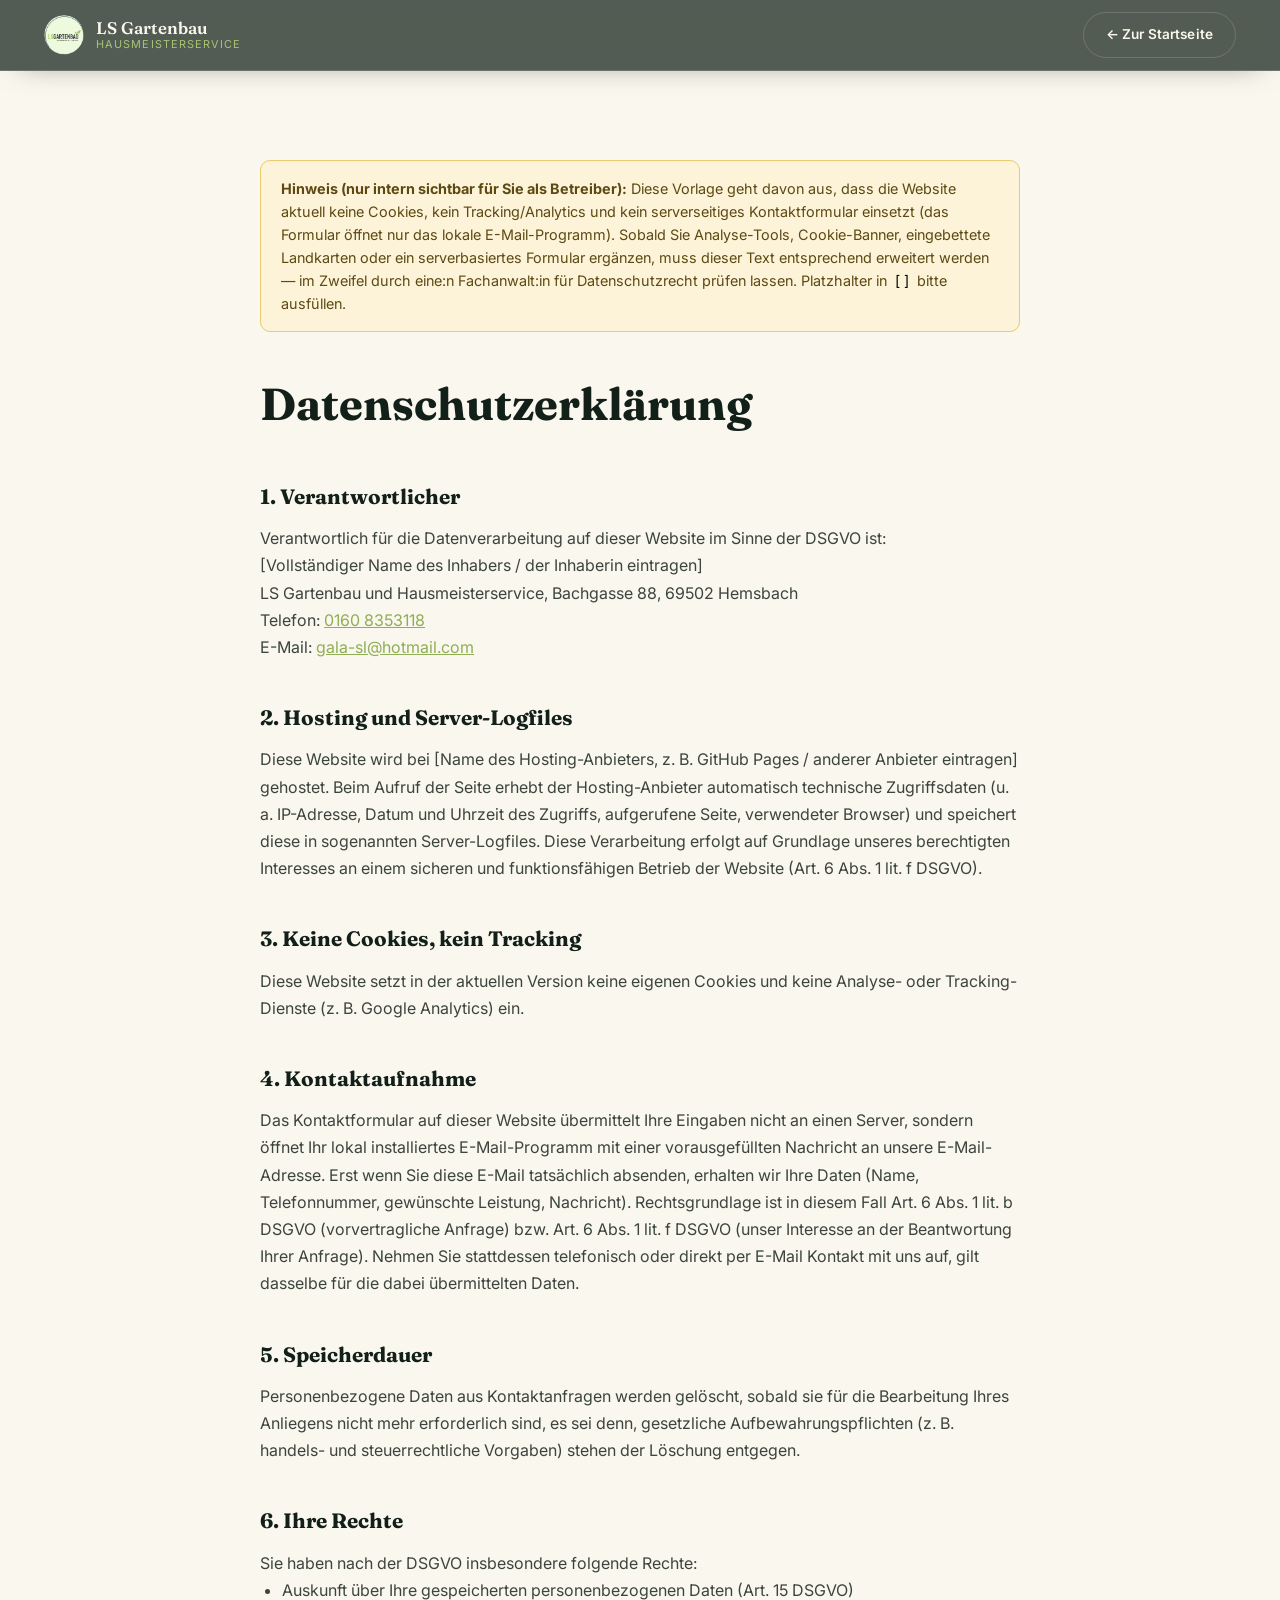
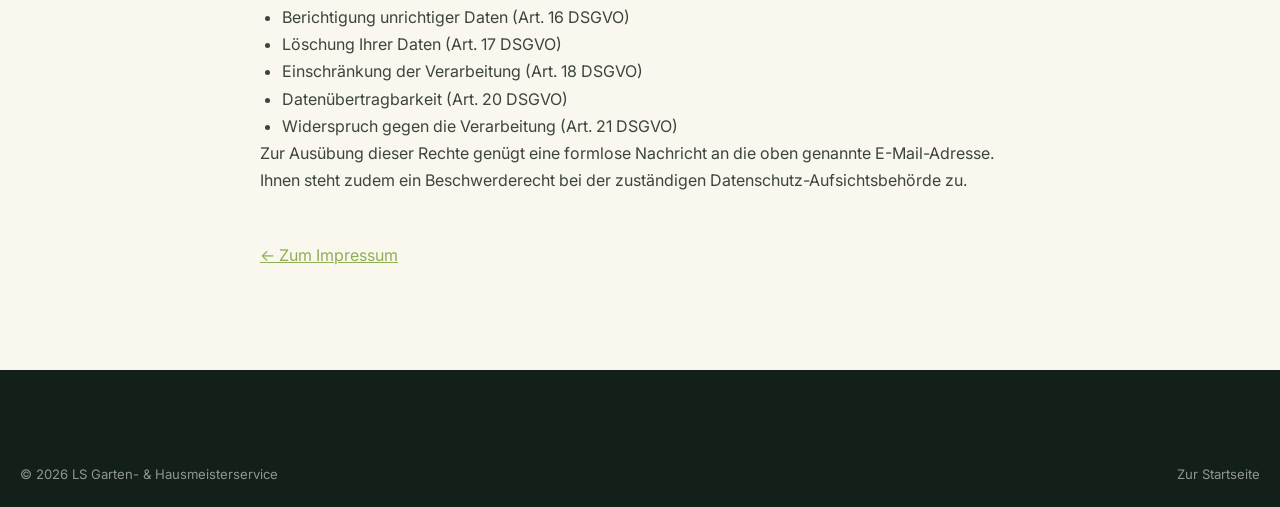
==== commit 1c005b72: "Add real business data: address, hours, reviews and two more project photos Wires in the real Google" ====
--- a/datenschutz.html
+++ b/datenschutz.html
@@ -49,8 +49,8 @@
   <h2>1. Verantwortlicher</h2>
   <p>
     Verantwortlich für die Datenverarbeitung auf dieser Website im Sinne der DSGVO ist:<br />
-    [Vollständiger Name / Firmenbezeichnung]<br />
-    [Straße und Hausnummer], [PLZ] [Ort]<br />
+    [Vollständiger Name des Inhabers / der Inhaberin eintragen]<br />
+    LS Gartenbau und Hausmeisterservice, Bachgasse 88, 69502 Hemsbach<br />
     Telefon: <a href="tel:+4916083531180">0160 8353118</a><br />
     E-Mail: <a href="mailto:gala-sl@hotmail.com">gala-sl@hotmail.com</a>
   </p>
--- a/assets/css/style.css
+++ b/assets/css/style.css
@@ -346,6 +346,15 @@
 .hero__eyebrow span{
   color:var(--sage-300); font-size:.78rem; letter-spacing:.16em; text-transform:uppercase; font-weight:600;
 }
+.hero__rating{
+  margin-top:20px; display:inline-flex; align-items:center; gap:9px;
+  padding:9px 16px; border-radius:100px;
+  background:rgba(250,247,238,.08); border:1px solid var(--line-light);
+  color:var(--cream-100); font-size:.85rem; transition:background-color .3s ease, transform .3s ease;
+}
+.hero__rating:hover{ background:rgba(250,247,238,.14); transform:translateY(-2px); }
+.hero__rating-stars{ color:var(--gold-400); letter-spacing:1px; font-size:.8rem; }
+.hero__rating strong{ font-family:var(--font-display); color:var(--cream-050); }
 .hero__title{
   margin-top:22px;
   font-family:var(--font-display); font-weight:500;
@@ -522,6 +531,12 @@
 }
 .testimonial-card__author strong{ display:block; font-size:.95rem; color:var(--forest-900); }
 .testimonial-card__author span{ font-size:.8rem; color:var(--ink-700); }
+.testimonial-card--summary{
+  align-items:flex-start; justify-content:center;
+  background:linear-gradient(160deg, rgba(143,174,85,.12), rgba(201,161,90,.08));
+}
+.testimonial-card__summary-text{ font-family:var(--font-display); font-size:1.15rem; color:var(--forest-900); margin:0; }
+.testimonial-card--summary .btn{ margin-top:auto; }
 .testimonial-dots{ display:none; justify-content:center; gap:8px; margin-top:28px; }
 .testimonial-dots button{ width:8px; height:8px; border-radius:50%; background:var(--line); }
 .testimonial-dots button.is-active{ background:var(--sage-500); width:22px; border-radius:5px; transition:width .3s ease; }
@@ -543,6 +558,14 @@
 }
 .contact__method svg{ color:var(--gold-400); }
 .contact__method:hover{ background:rgba(250,247,238,.08); }
+
+.contact__hours{
+  margin-top:28px; padding-top:24px; border-top:1px solid var(--line-light);
+  display:flex; gap:36px; flex-wrap:wrap;
+}
+.contact__hours div{ display:flex; flex-direction:column; gap:4px; }
+.contact__hours dt{ font-size:.75rem; letter-spacing:.08em; text-transform:uppercase; color:var(--sage-300); }
+.contact__hours dd{ margin:0; font-family:var(--font-display); font-size:1.1rem; color:var(--cream-050); }
 
 .contact__form{
   background:rgba(250,247,238,.06); border:1px solid var(--line-light); border-radius:var(--radius-lg);
